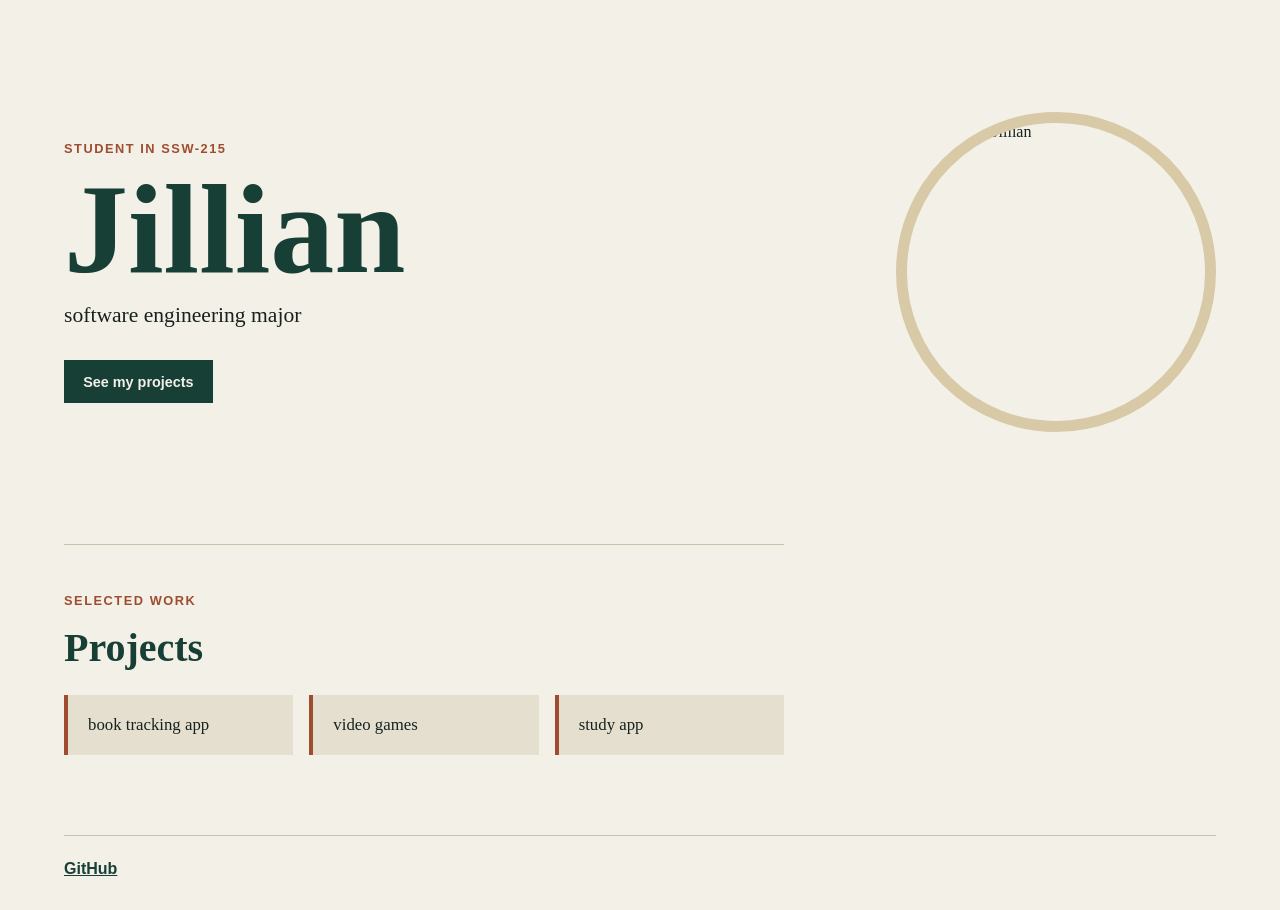
==== labs/lab3/index.html @ c7681135 "style: update page to match spec change" ====
<!doctype html>
<html lang="en">
<head>
  <meta charset="utf-8">
  <meta name="viewport" content="width=device-width, initial-scale=1">
  <title>Jillian | Software Engineering Student</title>
  <link rel="stylesheet" href="./style.css">
</head>
<body>
  <header class="hero">
    <div class="hero-content">
      <p class="eyebrow">student in SSW-215</p>
      <h1>Jillian</h1>
      <p class="bio">software engineering major</p>
      <a class="button" href="#projects">See my projects</a>
    </div>
    <img class="avatar" src="assets/avatar.jpeg" width="320" height="320" alt="Portrait of Jillian">
  </header>

  <main>
    <section id="projects" class="projects">
      <p class="eyebrow">Selected work</p>
      <h2>Projects</h2>
      <ul>
        <li>book tracking app</li>
        <li>video games</li>
        <li>study app</li>
      </ul>
    </section>
  </main>

  <footer>
    <a href="https://github.com/jd304" target="_blank" rel="noopener">GitHub</a>
  </footer>
</body>
</html>
---- labs/lab3/style.css ----
:root {
  color: #17221c;
  background: #f3f0e8;
  font-family: Georgia, "Times New Roman", serif;
}

* {
  box-sizing: border-box;
}

body {
  min-width: 0;
  margin: 0;
  background: #f3f0e8;
}

.hero,
main,
footer {
  width: min(100% - 3rem, 72rem);
  margin: 0 auto;
}

.hero {
  display: grid;
  grid-template-columns: 1fr 20rem;
  align-items: center;
  gap: 4rem;
  min-height: 34rem;
  padding: 4rem 0;
}

.hero-content {
  max-width: 34rem;
}

.eyebrow {
  margin: 0 0 1rem;
  color: #9e4d2f;
  font-family: Arial, sans-serif;
  font-size: 0.8rem;
  font-weight: 700;
  letter-spacing: 0.12em;
  text-transform: uppercase;
}

h1,
h2,
p {
  margin-top: 0;
}

h1 {
  margin-bottom: 1rem;
  color: #173f35;
  font-size: clamp(4rem, 12vw, 8rem);
  line-height: 0.9;
}

.bio {
  margin-bottom: 2rem;
  font-size: 1.35rem;
}

.button {
  display: inline-block;
  padding: 0.85rem 1.2rem;
  color: #f3f0e8;
  background: #173f35;
  font-family: Arial, sans-serif;
  font-size: 0.9rem;
  font-weight: 700;
  text-decoration: none;
}

.avatar {
  display: block;
  width: 100%;
  height: auto;
  border: 0.7rem solid #d8c9a7;
  border-radius: 50%;
  object-fit: cover;
}

.projects {
  max-width: 45rem;
  padding: 3rem 0 5rem;
  border-top: 1px solid #c9c1ae;
}

h2 {
  margin-bottom: 1.5rem;
  color: #173f35;
  font-size: 2.5rem;
}

ul {
  display: grid;
  grid-template-columns: repeat(3, 1fr);
  gap: 1rem;
  margin: 0;
  padding: 0;
  list-style: none;
}

li {
  padding: 1.25rem;
  border-left: 0.25rem solid #9e4d2f;
  background: #e5dfd0;
  font-size: 1.05rem;
}

footer {
  padding: 1.5rem 0 2rem;
  border-top: 1px solid #c9c1ae;
  font-family: Arial, sans-serif;
}

footer a {
  color: #173f35;
  font-weight: 700;
}

@media (max-width: 767px) {
  .hero,
  ul {
    grid-template-columns: 1fr;
  }

  .hero {
    gap: 2.5rem;
    min-height: auto;
    padding: 3rem 0;
  }

  .avatar {
    max-width: 16rem;
  }
}
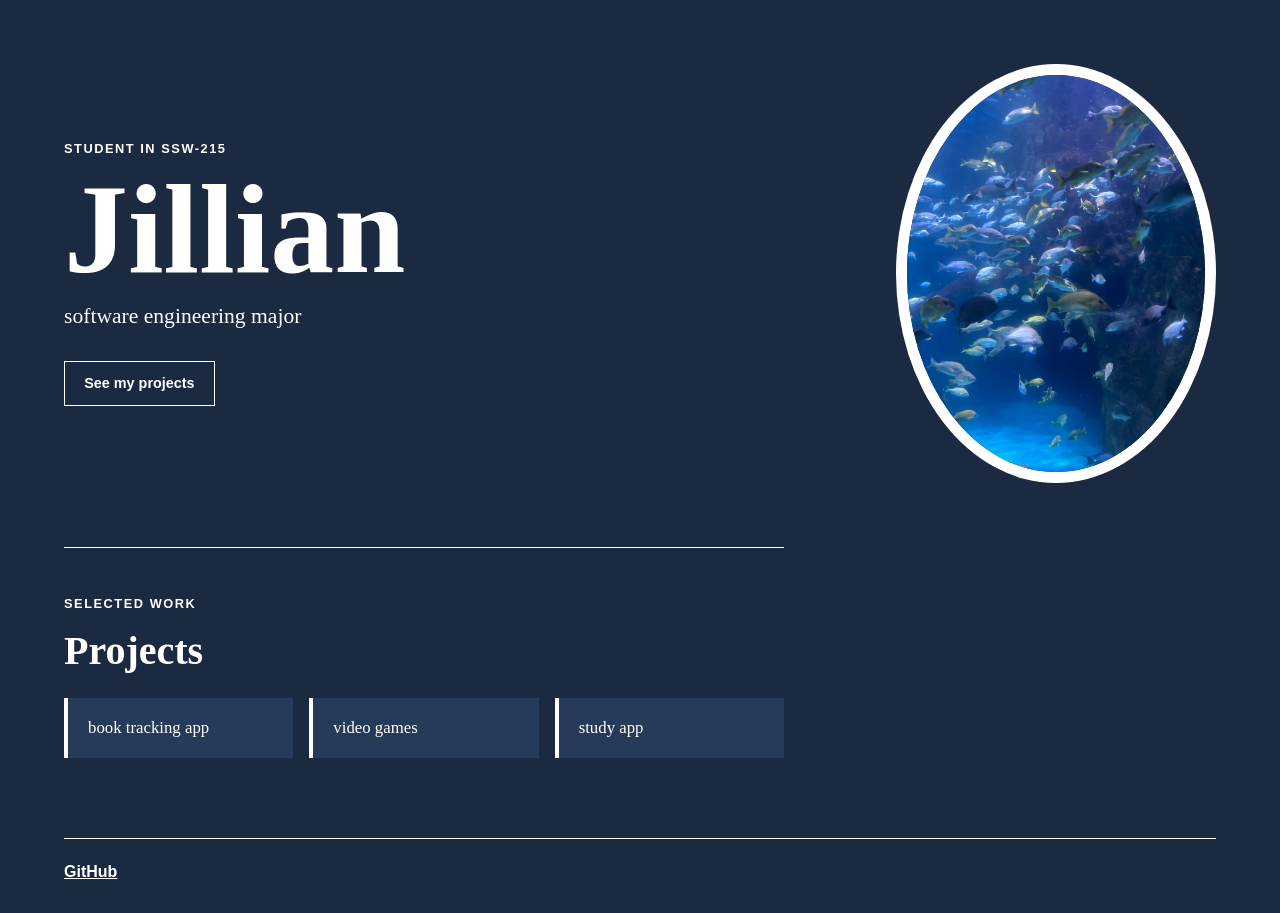
==== commit 94e77ce3: "commit code" ====
--- a/labs/lab3/index.html
+++ b/labs/lab3/index.html
@@ -14,7 +14,7 @@
       <p class="bio">software engineering major</p>
       <a class="button" href="#projects">See my projects</a>
     </div>
-    <img class="avatar" src="assets/avatar.jpeg" width="320" height="320" alt="Portrait of Jillian">
+    <img class="avatar" src="assets\avatar.jpeg" width="320" height="320" alt="Portrait of Jillian">
   </header>
 
   <main>
--- a/labs/lab3/style.css
+++ b/labs/lab3/style.css
@@ -1,6 +1,6 @@
 :root {
-  color: #17221c;
-  background: #f3f0e8;
+  color: #ffffff;
+  background: #1b2a41;
   font-family: Georgia, "Times New Roman", serif;
 }
 
@@ -11,7 +11,7 @@
 body {
   min-width: 0;
   margin: 0;
-  background: #f3f0e8;
+  background: #1b2a41;
 }
 
 .hero,
@@ -36,7 +36,7 @@
 
 .eyebrow {
   margin: 0 0 1rem;
-  color: #9e4d2f;
+  color: #ffffff;
   font-family: Arial, sans-serif;
   font-size: 0.8rem;
   font-weight: 700;
@@ -52,7 +52,7 @@
 
 h1 {
   margin-bottom: 1rem;
-  color: #173f35;
+  color: #ffffff;
   font-size: clamp(4rem, 12vw, 8rem);
   line-height: 0.9;
 }
@@ -65,8 +65,9 @@
 .button {
   display: inline-block;
   padding: 0.85rem 1.2rem;
-  color: #f3f0e8;
-  background: #173f35;
+  color: #ffffff;
+  background: #1b2a41;
+  border: 1px solid #ffffff;
   font-family: Arial, sans-serif;
   font-size: 0.9rem;
   font-weight: 700;
@@ -77,7 +78,7 @@
   display: block;
   width: 100%;
   height: auto;
-  border: 0.7rem solid #d8c9a7;
+  border: 0.7rem solid #ffffff;
   border-radius: 50%;
   object-fit: cover;
 }
@@ -85,12 +86,12 @@
 .projects {
   max-width: 45rem;
   padding: 3rem 0 5rem;
-  border-top: 1px solid #c9c1ae;
+  border-top: 1px solid #ffffff;
 }
 
 h2 {
   margin-bottom: 1.5rem;
-  color: #173f35;
+  color: #ffffff;
   font-size: 2.5rem;
 }
 
@@ -105,19 +106,19 @@
 
 li {
   padding: 1.25rem;
-  border-left: 0.25rem solid #9e4d2f;
-  background: #e5dfd0;
+  border-left: 0.25rem solid #ffffff;
+  background: #263b59;
   font-size: 1.05rem;
 }
 
 footer {
   padding: 1.5rem 0 2rem;
-  border-top: 1px solid #c9c1ae;
+  border-top: 1px solid #ffffff;
   font-family: Arial, sans-serif;
 }
 
 footer a {
-  color: #173f35;
+  color: #ffffff;
   font-weight: 700;
 }
 
